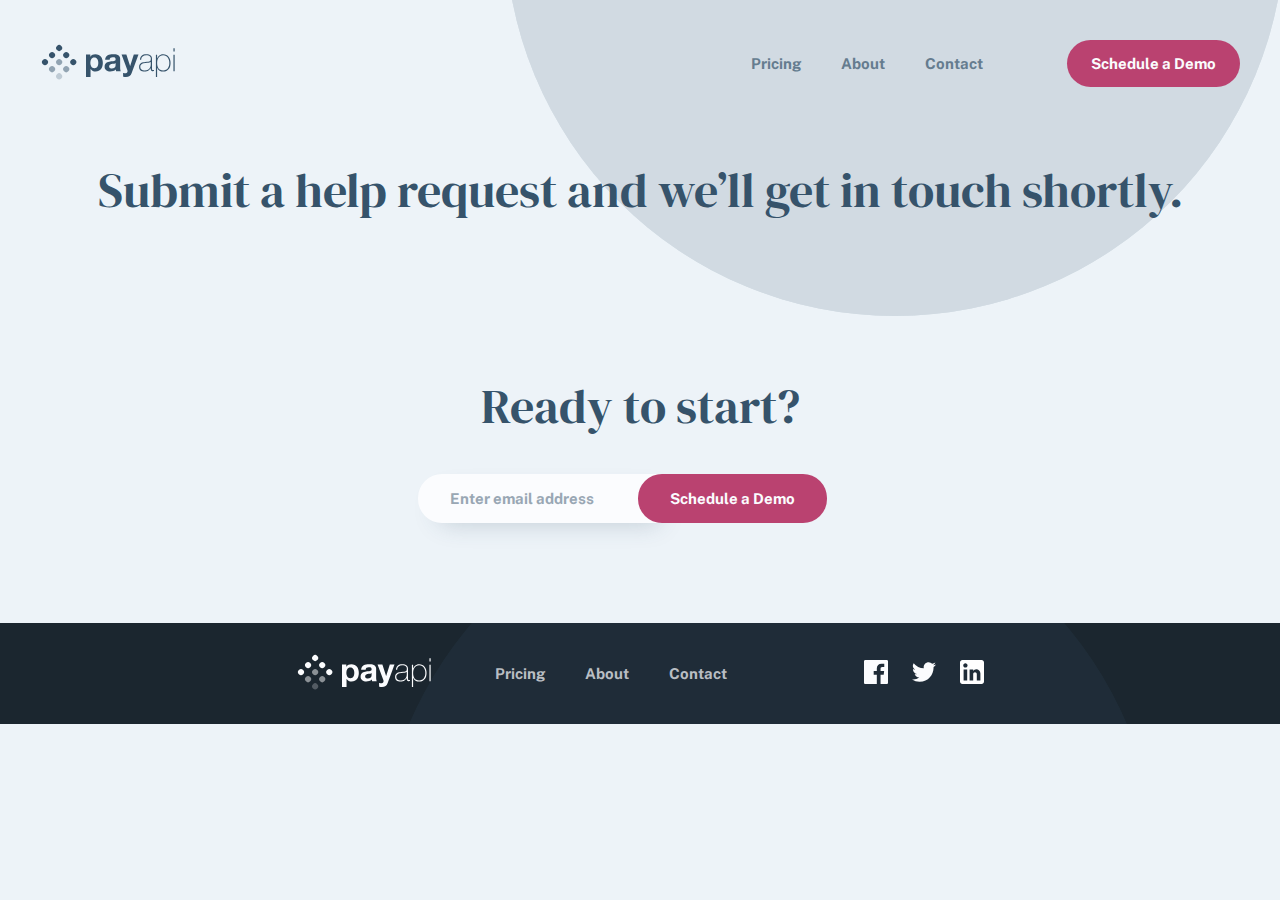
==== contact.html @ 73dbec22 "Add boilerplate code for contact page" ====
<!DOCTYPE html>
<html lang="en">
<head>
    <meta charset="UTF-8">
    <meta name="viewport" content="width=device-width, initial-scale=1.0">
    <title>payapi | Contact</title>
    <link rel="shortcut icon" href="assets/favicon.svg" type="image/x-icon">
    <link rel="stylesheet" href="css/contact.css">
</head>
<body>
    <div class="site-wrapper">
        <header class="header">
            <nav class="header__nav" aria-label="Header navigation">
                <a class="header__logo" href="home.html">
                    <img class="header__logo-img" src="assets/shared/desktop/logo.svg" alt="payapi logo">
                </a>
                <div class="mobile-menu">
                    <div class="mobile-menu__open-icon">
                        <img class="mobile-menu__open-icon-img" src="assets/shared/mobile/menu.svg" alt="Menu icon: three horizontal lines representing a menu">
                    </div>
                    <div class="mobile-menu__content mobile-menu__content--hidden">
                        <div class="mobile-menu__layer"></div>
                        <div class="mobile-menu__close-icon">
                            <svg class="mobile-menu__close-icon-svg" width="22" height="23" xmlns="http://www.w3.org/2000/svg"><path d="M19.839.54L21.96 2.66 13.12 11.5l8.84 8.839-2.121 2.121-8.84-8.84-8.838 8.84L.04 20.34l8.838-8.84L.04 2.662 2.16.54 11 9.378 19.839.54z" fill="#b9bec3" fill-rule="evenodd"/></svg>
                        </div>
                        <div class="mobile-menu__links">
                            <a class="mobile-menu__link" href="pricing.html">Pricing</a>
                            <a class="mobile-menu__link" href="about.html">About</a>
                            <a class="mobile-menu__link" href="contact.html">Contact</a>
                        </div>
                        <a class="mobile-menu__call-to-action" href="#">Schedule a Demo</a>
                    </div>
                </div>
                <div class="desktop-menu">
                    <div class="desktop-menu__links">
                        <a class="desktop-menu__link" href="pricing.html">Pricing</a>
                        <a class="desktop-menu__link" href="about.html">About</a>
                        <a class="desktop-menu__link" href="contact.html">Contact</a>
                    </div>
                    <a class="desktop-menu__call-to-action" href="#">Schedule a Demo</a>
                </div>
            </nav>
            <div class="hero">
                <h1 class="hero__headline">Submit a help request and we’ll get in touch shortly.</h1>
            </div>
        </header>
        <main class="main">
            <div class="call-to-action">
                <div class="call-to-action__content">
                    <h1 class="call-to-action__headline">Ready to start?</h1>
                    <form class="demo-form">
                        <div class="demo-form__item">
                            <input id="form2_email" class="demo-form__input" type="text" name="form2_email" placeholder="Enter email address">
                            <label class="demo-form__label" for="form2_email">Email address</label>
                        </div>
                        <div class="demo-form__item">
                            <input id="form2_submit" class="demo-form__input" type="submit" value="Schedule a Demo">
                        </div>
                    </form>
                </div>
            </div>
        </main>
        <footer class="footer">
            <nav class="footer__nav" aria-label="Footer navigation">
                <a class="footer__logo" href="home.html">
                    <svg class="footer__logo-svg" width="135" height="38" xmlns="http://www.w3.org/2000/svg" alt="payapi logo"><g fill="#FBFCFE" fill-rule="evenodd"><path d="M50.544 33.934v-7.84h.064a5.36 5.36 0 002.128 1.84c.864.416 1.808.624 2.832.624 1.216 0 2.277-.235 3.184-.704a6.738 6.738 0 002.272-1.888 8.147 8.147 0 001.36-2.72 11.37 11.37 0 00.448-3.2c0-1.173-.15-2.299-.448-3.376-.299-1.077-.757-2.021-1.376-2.832a6.937 6.937 0 00-2.336-1.952c-.939-.49-2.059-.736-3.36-.736-1.024 0-1.963.203-2.816.608-.853.405-1.557 1.056-2.112 1.952h-.064v-2.112H46v22.336h4.544zm3.808-8.768c-.725 0-1.344-.15-1.856-.448a3.595 3.595 0 01-1.232-1.168 5.044 5.044 0 01-.672-1.68 9.192 9.192 0 01-.208-1.952c0-.683.064-1.344.192-1.984a4.98 4.98 0 01.656-1.696c.31-.49.715-.89 1.216-1.2.501-.31 1.125-.464 1.872-.464.725 0 1.339.155 1.84.464.501.31.912.715 1.232 1.216.32.501.55 1.072.688 1.712.139.64.208 1.29.208 1.952 0 .661-.064 1.312-.192 1.952-.128.64-.347 1.2-.656 1.68-.31.48-.715.87-1.216 1.168-.501.299-1.125.448-1.872.448zm15.882 3.392c1.024 0 2.027-.15 3.008-.448a5.921 5.921 0 002.56-1.568 6.52 6.52 0 00.32 1.6h4.608c-.213-.341-.363-.853-.448-1.536a17.288 17.288 0 01-.128-2.144v-8.608c0-1.003-.224-1.808-.672-2.416a4.603 4.603 0 00-1.728-1.424 7.733 7.733 0 00-2.336-.688 18.543 18.543 0 00-2.528-.176c-.917 0-1.83.09-2.736.272a7.809 7.809 0 00-2.448.912 5.448 5.448 0 00-1.792 1.696c-.47.704-.736 1.59-.8 2.656h4.544c.085-.896.384-1.536.896-1.92.512-.384 1.216-.576 2.112-.576.405 0 .784.027 1.136.08.352.053.661.16.928.32s.48.384.64.672c.16.288.24.677.24 1.168.021.47-.117.827-.416 1.072-.299.245-.704.432-1.216.56-.512.128-1.099.224-1.76.288-.661.064-1.333.15-2.016.256-.683.107-1.36.25-2.032.432a5.735 5.735 0 00-1.792.816c-.523.363-.95.848-1.28 1.456-.33.608-.496 1.381-.496 2.32 0 .853.144 1.59.432 2.208a4.17 4.17 0 001.2 1.536c.512.405 1.11.704 1.792.896a8.127 8.127 0 002.208.288zm1.696-3.008c-.363 0-.715-.032-1.056-.096a2.566 2.566 0 01-.896-.336 1.717 1.717 0 01-.608-.656c-.15-.277-.224-.619-.224-1.024 0-.427.075-.779.224-1.056.15-.277.347-.507.592-.688a2.98 2.98 0 01.864-.432c.33-.107.667-.192 1.008-.256.363-.064.725-.117 1.088-.16.363-.043.71-.096 1.04-.16.33-.064.64-.144.928-.24.288-.096.528-.23.72-.4v1.696c0 .256-.027.597-.08 1.024a3.428 3.428 0 01-.432 1.264c-.235.416-.597.773-1.088 1.072-.49.299-1.184.448-2.08.448zm13.962 8.384c1.557 0 2.773-.288 3.648-.864.874-.576 1.557-1.536 2.048-2.88L98.5 11.598h-4.704L90.18 22.926h-.064l-3.744-11.328H81.54l5.792 15.52c.128.32.192.661.192 1.024 0 .49-.144.939-.432 1.344-.288.405-.731.64-1.328.704-.448.021-.896.01-1.344-.032-.448-.043-.886-.085-1.312-.128v3.744c.469.043.933.08 1.392.112.458.032.922.048 1.392.048zm18.698-5.408c.789 0 1.514-.096 2.176-.288a6.581 6.581 0 001.776-.8c.522-.341.965-.73 1.328-1.168.362-.437.64-.901.832-1.392h.064v.864c0 .341.026.656.08.944.053.288.154.539.304.752.149.213.368.384.656.512.288.128.677.192 1.168.192.34 0 .672-.043.992-.128V26.99a5.835 5.835 0 01-.896.096c-.278 0-.491-.059-.64-.176a.961.961 0 01-.32-.464 2.357 2.357 0 01-.112-.64c-.011-.235-.016-.47-.016-.704v-9.568c0-1.259-.454-2.277-1.36-3.056-.907-.779-2.352-1.168-4.336-1.168-1.984 0-3.515.453-4.592 1.36-1.078.907-1.66 2.267-1.744 4.08h1.216c.085-1.472.58-2.57 1.488-3.296.906-.725 2.096-1.088 3.568-1.088.832 0 1.536.085 2.112.256.576.17 1.045.405 1.408.704.362.299.629.64.8 1.024.17.384.256.8.256 1.248 0 .576-.032 1.056-.096 1.44a1.64 1.64 0 01-.48.944c-.256.245-.635.437-1.136.576-.502.139-1.19.24-2.064.304l-1.888.16c-.662.064-1.35.17-2.064.32-.715.15-1.366.4-1.952.752a4.367 4.367 0 00-1.456 1.44c-.384.608-.576 1.392-.576 2.352 0 1.579.48 2.747 1.44 3.504.96.757 2.314 1.136 4.064 1.136zm.032-1.056c-1.344 0-2.4-.293-3.168-.88-.768-.587-1.152-1.488-1.152-2.704 0-.768.149-1.392.448-1.872.298-.48.688-.859 1.168-1.136a5.213 5.213 0 011.616-.592 20.778 20.778 0 011.792-.272l2.048-.192a16.93 16.93 0 002.032-.288c.608-.128 1.06-.373 1.36-.736v3.072c0 .213-.06.624-.176 1.232-.118.608-.39 1.237-.816 1.888-.427.65-1.046 1.227-1.856 1.728-.811.501-1.91.752-3.296.752zm12.49 6.56v-9.312h.063c.491 1.344 1.27 2.315 2.336 2.912 1.067.597 2.283.896 3.648.896 1.26 0 2.352-.213 3.28-.64a6.254 6.254 0 002.304-1.776c.608-.757 1.062-1.659 1.36-2.704.3-1.045.448-2.197.448-3.456 0-1.152-.149-2.25-.448-3.296-.298-1.045-.752-1.963-1.36-2.752a6.651 6.651 0 00-2.304-1.888c-.928-.47-2.02-.704-3.28-.704-.896 0-1.69.139-2.384.416a6.39 6.39 0 00-1.776 1.04c-.49.416-.885.87-1.184 1.36-.298.49-.512.939-.64 1.344h-.064v-3.776h-1.216V34.03h1.216zm6.047-6.56c-1.152 0-2.117-.208-2.896-.624a5.008 5.008 0 01-1.856-1.664c-.458-.693-.784-1.493-.976-2.4a13.637 13.637 0 01-.288-2.832c0-.981.107-1.925.32-2.832a7.152 7.152 0 011.04-2.416 5.407 5.407 0 011.872-1.696c.768-.427 1.696-.64 2.784-.64 1.11 0 2.054.219 2.832.656a5.599 5.599 0 011.904 1.728c.491.715.854 1.525 1.088 2.432.235.907.352 1.83.352 2.768 0 1.024-.122 1.99-.368 2.896-.245.907-.618 1.701-1.12 2.384a5.487 5.487 0 01-1.92 1.632c-.778.405-1.7.608-2.768.608zm11.498-18.88V5.294h-1.216V8.59h1.216zm0 19.552V11.694h-1.216v16.448h1.216z" fill-rule="nonzero"/><g><circle transform="rotate(45 19.142 5)" cx="19.142" cy="5" r="3"/><circle transform="rotate(45 26.213 12.071)" cx="26.213" cy="12.071" r="3"/><circle transform="rotate(45 33.284 19.142)" cx="33.284" cy="19.142" r="3"/><circle transform="rotate(45 12.071 12.071)" cx="12.071" cy="12.071" r="3"/><circle opacity=".5" transform="rotate(45 19.142 19.142)" cx="19.142" cy="19.142" r="3"/><circle opacity=".5" transform="rotate(45 26.213 26.213)" cx="26.213" cy="26.213" r="3"/><circle transform="rotate(45 5 19.142)" cx="5" cy="19.142" r="3"/><circle opacity=".5" transform="rotate(45 12.071 26.213)" cx="12.071" cy="26.213" r="3"/><circle opacity=".25" transform="rotate(45 19.142 33.284)" cx="19.142" cy="33.284" r="3"/></g></g></svg>
                </a>
                <div class="footer__links">
                    <a class="footer__link" href="pricing.html">Pricing</a>
                    <a class="footer__link" href="about.html">About</a>
                    <a class="footer__link" href="contact.html">Contact</a>
                </div>
                <div class="footer__social-links">
                    <a class="footer__social-link" href="#">
                        <svg class="footer__social-link-icon" width="24" height="24" xmlns="http://www.w3.org/2000/svg" alt="facebook logo"><path d="M22.675 0H1.325C.593 0 0 .593 0 1.325v21.351C0 23.407.593 24 1.325 24H12.82v-9.294H9.692v-3.622h3.128V8.413c0-3.1 1.893-4.788 4.659-4.788 1.325 0 2.463.099 2.795.143v3.24l-1.918.001c-1.504 0-1.795.715-1.795 1.763v2.313h3.587l-.467 3.622h-3.12V24h6.116c.73 0 1.323-.593 1.323-1.325V1.325C24 .593 23.407 0 22.675 0z" fill="#FBFCFE" fill-rule="nonzero"/></svg>
                    </a>
                    <a class="footer__social-link" href="#">
                        <svg class="footer__social-link-icon" width="24" height="20" xmlns="http://www.w3.org/2000/svg" alt="twitter logo"><path d="M24 2.557a9.83 9.83 0 01-2.828.775A4.932 4.932 0 0023.337.608a9.864 9.864 0 01-3.127 1.195A4.916 4.916 0 0016.616.248c-3.179 0-5.515 2.966-4.797 6.045A13.978 13.978 0 011.671 1.149a4.93 4.93 0 001.523 6.574 4.903 4.903 0 01-2.229-.616c-.054 2.281 1.581 4.415 3.949 4.89a4.935 4.935 0 01-2.224.084 4.928 4.928 0 004.6 3.419A9.9 9.9 0 010 17.54a13.94 13.94 0 007.548 2.212c9.142 0 14.307-7.721 13.995-14.646A10.025 10.025 0 0024 2.557z" fill="#FBFCFE" fill-rule="nonzero"/></svg>
                    </a>
                    <a class="footer__social-link" href="#">
                        <svg class="footer__social-link-icon" width="24" height="24" xmlns="http://www.w3.org/2000/svg" alt="linkedin logo"><path d="M21.6 0H2.4C1.08 0 0 1.08 0 2.4v19.2C0 22.92 1.08 24 2.4 24h19.2c1.32 0 2.4-1.08 2.4-2.4V2.4C24 1.08 22.92 0 21.6 0zM7.2 20.4H3.6V9.6h3.6v10.8zM5.4 7.56c-1.2 0-2.16-.96-2.16-2.16 0-1.2.96-2.16 2.16-2.16 1.2 0 2.16.96 2.16 2.16 0 1.2-.96 2.16-2.16 2.16zm15 12.84h-3.6v-6.36c0-.96-.84-1.8-1.8-1.8-.96 0-1.8.84-1.8 1.8v6.36H9.6V9.6h3.6v1.44c.6-.96 1.92-1.68 3-1.68 2.28 0 4.2 1.92 4.2 4.2v6.84z" fill="#FFF" fill-rule="nonzero"/></svg>
                    </a>
                </div>
            </nav>
        </footer>
    </div>
    <script src="js/pricing.js"></script>
</body>
</html>
---- css/contact.css ----
@import url("https://fonts.googleapis.com/css2?family=Public+Sans:ital,wght@0,100..900;1,100..900&display=swap");
@import url("https://fonts.googleapis.com/css2?family=DM+Serif+Display:ital@0;1&family=Public+Sans:ital,wght@0,100..900;1,100..900&display=swap");
* {
  box-sizing: border-box;
}

html, body, div, span, applet, object, iframe,
h1, h2, h3, h4, h5, h6, p, blockquote, pre,
a, abbr, acronym, address, big, cite, code,
del, dfn, em, img, ins, kbd, q, s, samp,
small, strike, strong, sub, sup, tt, var,
b, u, i, center,
dl, dt, dd, ol, ul, li,
fieldset, form, label, legend,
table, caption, tbody, tfoot, thead, tr, th, td,
article, aside, canvas, details, embed,
figure, figcaption, footer, header, hgroup,
menu, nav, output, ruby, section, summary,
time, mark, audio, video {
  margin: 0;
  padding: 0;
  border: 0;
  font: inherit;
  font-size: 100%;
  vertical-align: baseline;
}

article, aside, details, figcaption, figure,
footer, header, hgroup, menu, nav, section {
  display: block;
}

body {
  line-height: 1;
}

ol, ul {
  list-style: none;
}

blockquote, q {
  quotes: none;
}

blockquote:before, blockquote:after,
q:before, q:after {
  content: "";
  content: none;
}

table {
  border-collapse: collapse;
  border-spacing: 0;
}

input, input:focus, button {
  border: none;
  outline: none;
}

a {
  text-decoration: none;
}

html {
  font-family: "Public Sans", sans-serif;
}

body {
  min-height: 100vh;
  background-color: #EDF3F8;
}

.site-wrapper {
  position: relative;
  overflow-x: hidden;
}

.header {
  background-image: url(../assets/shared/desktop/bg-pattern-circle.svg);
  background-repeat: no-repeat;
  background-position: 74px -644px;
  padding: 40px 24px 0 24px;
  margin-bottom: 48px;
}
.header__nav {
  display: flex;
  justify-content: space-between;
  align-items: center;
  margin-bottom: 48px;
}

.mobile-menu__open-icon {
  cursor: pointer;
}
.mobile-menu__content, .mobile-menu__layer {
  width: 300px;
  height: 100vh;
  position: absolute;
  top: 0;
  right: 0;
}
.mobile-menu__content {
  background-color: #1B262F;
  padding: 48px 24px;
  transition: right 0.5s ease;
  z-index: 1;
}
.mobile-menu__content--hidden {
  right: -300px;
}
.mobile-menu__layer {
  background-image: url(../assets/shared/desktop/bg-pattern-circle.svg);
  background-repeat: no-repeat;
  background-position: -277px -550px;
  z-index: -1;
}
.mobile-menu__close-icon {
  text-align: right;
  margin-bottom: 42px;
  padding-bottom: 24px;
  border-bottom: 1px solid #404b56;
}
.mobile-menu__close-icon-svg {
  cursor: pointer;
}
.mobile-menu__close-icon-svg:hover path {
  fill: #FBFCFE;
}
.mobile-menu__links {
  display: flex;
  flex-direction: column;
  margin-bottom: 32px;
  text-align: center;
}
.mobile-menu__link {
  font-size: 20px;
  font-weight: bold;
  color: #b9bec3;
  margin-bottom: 32px;
}
.mobile-menu__link:hover {
  color: #FBFCFE;
}
.mobile-menu__link:last-of-type {
  margin-bottom: 0;
}
.mobile-menu__call-to-action {
  display: block;
  text-align: center;
  padding: 16px 32px;
  border-radius: 24px;
  font-family: "Public Sans", sans-serif;
  font-size: 15px;
  font-weight: bold;
  color: #FBFCFE;
  background-color: #BA4270;
  cursor: pointer;
}
.mobile-menu__call-to-action:hover {
  color: #FBFCFE;
  background-color: #DA6D97;
}

.desktop-menu {
  display: none;
}

.hero__headline {
  font-family: "DM Serif Display", serif;
  font-size: 32px;
  line-height: 36px;
  color: #36536B;
  text-align: center;
}
@media (min-width: 768px) {
  .hero__headline {
    font-size: 48px;
    line-height: 56px;
  }
}

.main {
  margin-bottom: 80px;
}

.call-to-action {
  text-align: center;
  padding: 0 24px;
  max-width: 375px;
  margin: 0 auto;
}
.call-to-action__headline {
  font-family: "DM Serif Display", serif;
  font-size: 32px;
  line-height: 36px;
  color: #36536B;
  margin-bottom: 32px;
}
@media (min-width: 768px) {
  .call-to-action__headline {
    font-size: 48px;
    line-height: 56px;
  }
}
.call-to-action .demo-form {
  margin-bottom: 0;
}

.footer {
  background-image: url(../assets/shared/desktop/bg-pattern-circle.svg);
  background-repeat: no-repeat;
  background-position: center 177px;
  background-color: #1B262F;
  padding-bottom: 55px;
  padding-top: 40px;
}
.footer__logo {
  display: block;
  max-width: 135px;
  margin-left: auto;
  margin-right: auto;
  margin-bottom: 40px;
}
.footer__links {
  display: flex;
  flex-direction: column;
  align-items: center;
  margin-bottom: 40px;
}
.footer__link {
  margin-bottom: 30px;
  font-size: 15px;
  font-weight: bold;
  color: #b9bec3;
}
.footer__link:hover {
  color: #FBFCFE;
}
.footer__link:last-of-type {
  margin-bottom: 0;
}
.footer__social-links {
  display: flex;
  justify-content: center;
}
.footer__social-link {
  margin-right: 24px;
}
.footer__social-link:last-of-type {
  margin-right: 0;
}
.footer__social-link-icon:hover path {
  fill: #DA6D97;
}

.demo-form {
  display: flex;
  flex-direction: column;
  margin-bottom: 24px;
}
.demo-form__label {
  position: absolute;
  left: -100vw;
}
.demo-form__input {
  padding: 16px 32px;
  border-radius: 24px;
  font-family: "Public Sans", sans-serif;
  font-size: 15px;
  font-weight: bold;
  color: #36536B;
  background-color: #FBFCFE;
  cursor: pointer;
  width: 100%;
  box-shadow: 10px 10px 25px -10px rgba(54, 83, 107, 0.25);
}
.demo-form__input:hover {
  color: #36536B;
  background-color: #FBFCFE;
}
.demo-form__input::placeholder {
  font-family: "Public Sans", sans-serif;
  color: #99a7b4;
  opacity: 1;
}
.demo-form__input[type=submit] {
  box-shadow: none;
  padding: 16px 32px;
  border-radius: 24px;
  font-family: "Public Sans", sans-serif;
  font-size: 15px;
  font-weight: bold;
  color: #FBFCFE;
  background-color: #BA4270;
  cursor: pointer;
}
.demo-form__input[type=submit]:hover {
  color: #FBFCFE;
  background-color: #DA6D97;
}
.demo-form__item {
  margin-bottom: 16px;
}
.demo-form__item:last-of-type {
  margin-bottom: 0;
}

@media (min-width: 768px) {
  .header {
    margin-bottom: 0;
    padding-bottom: 100px;
    padding-left: 40px;
    padding-right: 40px;
    background-position: 505px -464px;
  }
  .header__nav {
    margin-bottom: 75px;
  }
  .mobile-menu {
    display: none;
  }
  .desktop-menu {
    display: flex;
    align-items: center;
    margin-left: 64px;
  }
  .desktop-menu__links {
    display: flex;
    margin-right: 84px;
  }
  .desktop-menu__link {
    font-size: 15px;
    font-weight: bold;
    color: #657c8f;
    margin-right: 40px;
  }
  .desktop-menu__link:hover {
    color: #36536B;
  }
  .desktop-menu__link:last-of-type {
    margin-right: 0;
  }
  .desktop-menu__call-to-action {
    padding: 16px 24px;
    border-radius: 24px;
    font-family: "Public Sans", sans-serif;
    font-size: 15px;
    font-weight: bold;
    color: #FBFCFE;
    background-color: #BA4270;
    cursor: pointer;
  }
  .desktop-menu__call-to-action:hover {
    color: #FBFCFE;
    background-color: #DA6D97;
  }
  .main {
    margin-bottom: 100px;
  }
  .call-to-action {
    margin-top: 60px;
    max-width: 445px;
    padding: 0;
  }
  .call-to-action__content {
    margin-top: 0;
    margin-left: auto;
    margin-right: auto;
    width: 445px;
  }
  .call-to-action__headline {
    margin-bottom: 40px;
  }
  .footer {
    padding: 30px 40px;
    background-position: 378px -136px;
  }
  .footer__nav {
    display: flex;
    max-width: 688px;
    margin: auto;
  }
  .footer__logo {
    margin: 0 64px 0 0;
  }
  .footer__links {
    flex-direction: row;
    margin: 0 137px 0 0;
  }
  .footer__link {
    margin: 0 40px 0 0;
  }
  .footer__link:last-of-type {
    margin: 0;
  }
  .footer__social-links {
    align-items: center;
  }
  .demo-form {
    flex-direction: row;
  }
  .demo-form__item {
    margin: 0;
  }
  .demo-form__item:first-of-type .demo-form__input {
    border-top-right-radius: 0;
    border-bottom-right-radius: 0;
  }
  .demo-form__item:last-of-type {
    margin-left: -20px;
  }
}
@media (min-width: 1440px) {
  .header {
    margin-bottom: 42px;
    padding: 40px 0 30px 0;
    background-size: 780px;
    background-position: 800px -527px;
  }
  .header > * {
    width: 1110px;
    margin: 0 auto;
  }
  .header__nav {
    margin-bottom: 82px;
  }
  .hero__headline {
    text-align: start;
  }
  .desktop-menu {
    flex-grow: 1;
    justify-content: space-between;
  }
  .call-to-action {
    max-width: none;
  }
  .call-to-action__content {
    display: flex;
    width: 1110px;
    justify-content: space-between;
    align-items: center;
  }
  .call-to-action__headline {
    margin-bottom: 0;
  }
  .call-to-action .demo-form {
    margin-bottom: 0;
  }
  .footer {
    background-position: 1050px -136px;
  }
  .footer__nav {
    max-width: 1110px;
  }
  .footer__links {
    margin-right: 559px;
  }
}

/*# sourceMappingURL=contact.css.map */
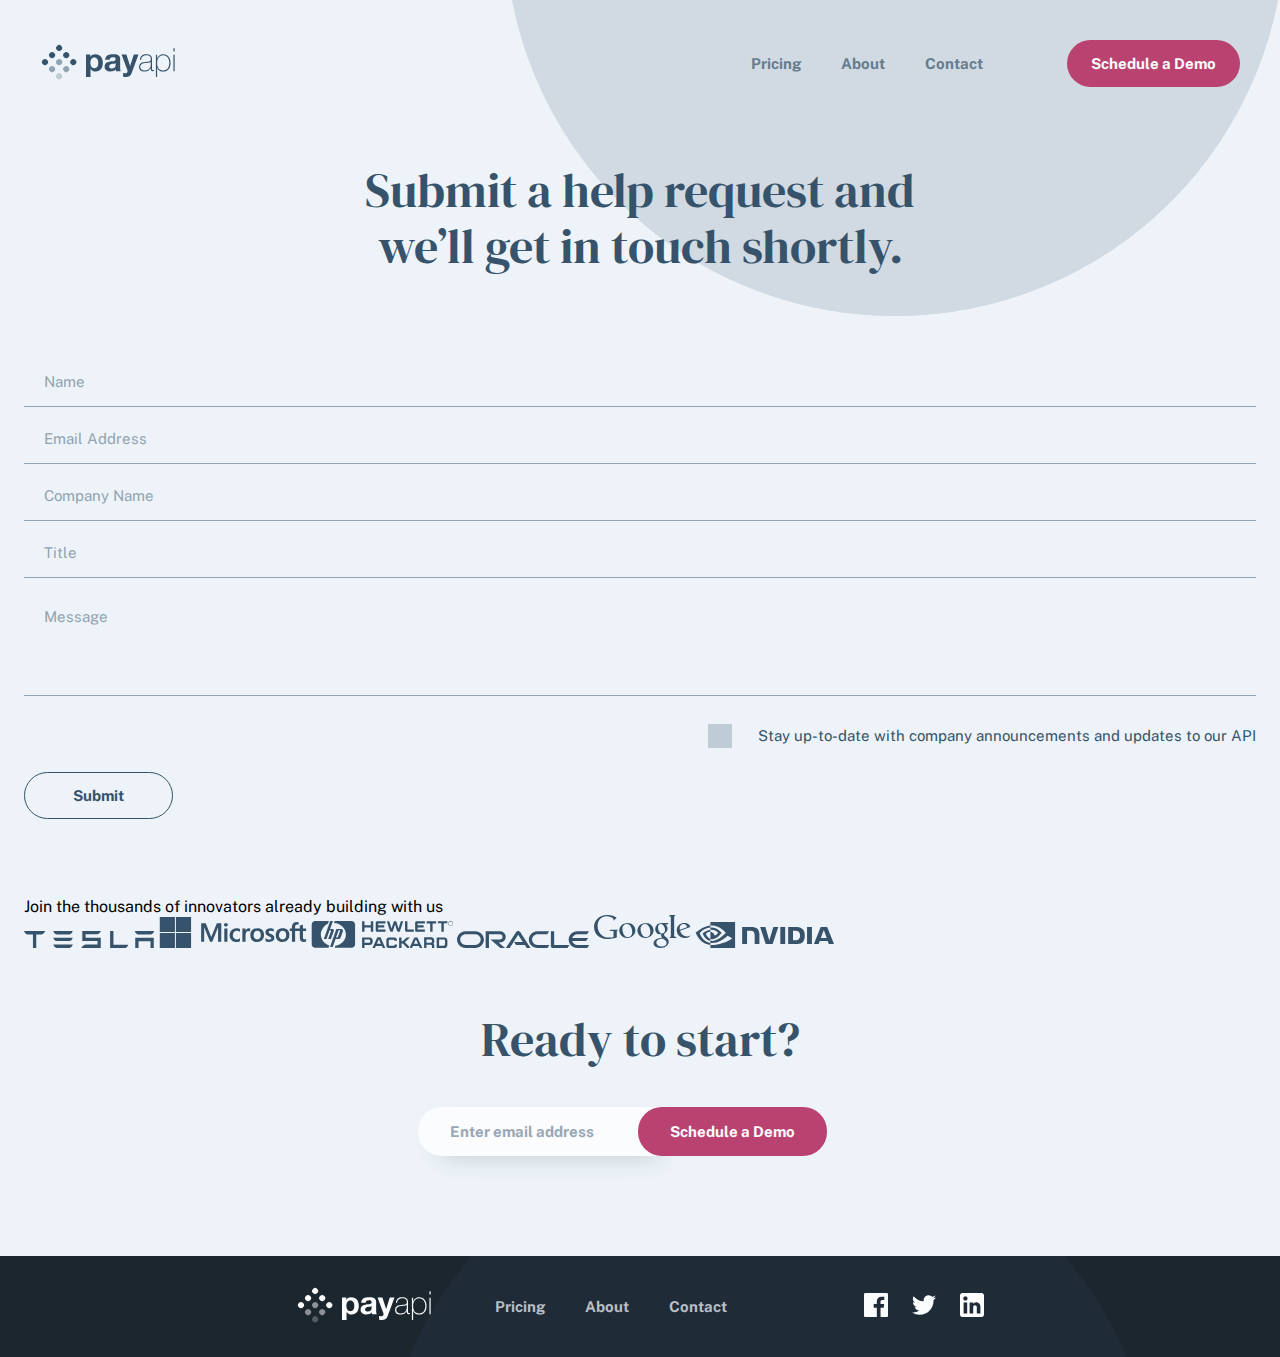
==== commit 6a10940b: "Style contact form for mobile" ====
--- a/contact.html
+++ b/contact.html
@@ -45,6 +45,51 @@
             </div>
         </header>
         <main class="main">
+            <div class="main__content">
+                <form class="contact-form">
+                    <div class="contact-form__item">
+                        <input class="contact-form__textfield" placeholder="Name" type="text" name="contact-form__name" id="contact-form__name">
+                        <label class="contact-form__label" for="contact-form__name">Name</label>
+                    </div>
+                    <div class="contact-form__item">
+                        <input class="contact-form__textfield" placeholder="Email Address" type="email" name="contact-form__email" id="contact-form__email">
+                        <label class="contact-form__label" for="contact-form__email">Email Address</label>
+                    </div>
+                    <div class="contact-form__item">
+                        <input class="contact-form__textfield" placeholder="Company Name" type="text" name="contact-form__company" id="contact-form__company">
+                        <label class="contact-form__label" for="contact-form__company">Company Name</label>
+                    </div>
+                    <div class="contact-form__item">
+                        <input class="contact-form__textfield" placeholder="Title" type="text" name="contact-form__title" id="contact-form__title">
+                        <label class="contact-form__label" for="contact-form__title">Title</label>
+                    </div>
+                    <div class="contact-form__item">
+                        <textarea class="contact-form__textfield contact-form__textfield--textarea" placeholder="Message" name="contact-form__message" id="contact-form__message" cols="30" rows="5"></textarea>
+                        <label class="contact-form__label" for="contact-form__message">Message</label>
+                    </div>
+                    <div class="contact-form__item">
+                        <label class="custom-checkbox" for="contact-form__newsletter">
+                            Stay up-to-date with company announcements and updates to our API
+                            <input class="custom-checkbox__input" type="checkbox" name="contact-form__newsletter" id="contact-form__newsletter">
+                            <div class="custom-checkbox__box"></div>
+                        </label>
+                    </div>
+                    <div class="contact-form__item">
+                        <input class="contact-form__submit" type="submit" value="Submit">
+                    </div>
+                </form>
+                <div class="clients">
+                    <h2 class="clients__headline">Join the thousands of innovators already building with us</h2>
+                    <div class="clients__logos">
+                        <img src="assets/shared/desktop/tesla.svg" alt="tesla logo">
+                        <img src="assets/shared/desktop/microsoft.svg" alt="microsoft logo">
+                        <img src="assets/shared/desktop/hewlett-packard.svg" alt="hewlett-packard logo">
+                        <img src="assets/shared/desktop/oracle.svg" alt="oracle logo">
+                        <img src="assets/shared/desktop/google.svg" alt="google logo">
+                        <img src="assets/shared/desktop/nvidia.svg" alt="nvidia logo">
+                    </div>
+                </div>
+            </div>
             <div class="call-to-action">
                 <div class="call-to-action__content">
                     <h1 class="call-to-action__headline">Ready to start?</h1>
--- a/css/contact.css
+++ b/css/contact.css
@@ -166,6 +166,10 @@
   display: none;
 }
 
+.hero {
+  width: 327px;
+  margin: auto;
+}
 .hero__headline {
   font-family: "DM Serif Display", serif;
   font-size: 32px;
@@ -182,6 +186,64 @@
 
 .main {
   margin-bottom: 80px;
+}
+.main__content {
+  padding: 0 24px;
+}
+
+.contact-form {
+  margin-bottom: 80px;
+}
+.contact-form__item {
+  margin-bottom: 24px;
+}
+.contact-form__item:last-of-type {
+  margin-bottom: 0;
+}
+.contact-form__label {
+  position: absolute;
+  left: -100vw;
+}
+.contact-form__textfield {
+  width: 100%;
+  padding-bottom: 16px;
+  padding-left: 20px;
+  border-bottom: 1px solid #92a3b1;
+  background-color: #edf3f8;
+  color: #36536B;
+}
+.contact-form__textfield::placeholder {
+  font-family: "Public Sans", sans-serif;
+  font-size: 15px;
+  line-height: 25px;
+  color: #92a3b1;
+}
+.contact-form__textfield:focus {
+  border-bottom: 1px solid #36536B;
+}
+.contact-form__textfield--textarea {
+  border-top: none;
+  border-right: none;
+  border-left: none;
+  resize: none;
+}
+.contact-form__textfield--textarea:focus {
+  outline: none;
+}
+.contact-form__submit {
+  padding: 14px 48px;
+  border-radius: 24px;
+  font-family: "Public Sans", sans-serif;
+  font-size: 15px;
+  font-weight: bold;
+  color: #36536B;
+  background-color: #edf3f8;
+  cursor: pointer;
+  border: 1px solid #36536B;
+}
+.contact-form__submit:hover {
+  color: #FBFCFE;
+  background-color: #36536B;
 }
 
 .call-to-action {
@@ -304,6 +366,53 @@
 }
 .demo-form__item:last-of-type {
   margin-bottom: 0;
+}
+
+.custom-checkbox {
+  display: flex;
+  flex-direction: row-reverse;
+  align-items: center;
+  font-family: "Public Sans", sans-serif;
+  font-size: 15px;
+  line-height: 25px;
+  color: #36536B;
+  cursor: pointer;
+}
+.custom-checkbox__input {
+  position: absolute;
+  opacity: 0;
+  cursor: pointer;
+  height: 0;
+  width: 0;
+}
+.custom-checkbox__input:checked ~ .custom-checkbox__box {
+  background-color: #BA4270;
+}
+.custom-checkbox__input:checked ~ .custom-checkbox__box::after {
+  display: block;
+}
+.custom-checkbox__box {
+  position: relative;
+  height: 24px;
+  width: 24px;
+  flex-shrink: 0;
+  flex-grow: 0;
+  background-color: #bfcbd5;
+  margin-right: 26px;
+}
+.custom-checkbox__box::after {
+  content: "";
+  display: none;
+  position: absolute;
+  left: 9px;
+  top: 5px;
+  width: 5px;
+  height: 10px;
+  border: solid white;
+  border-width: 0 3px 3px 0;
+  -webkit-transform: rotate(45deg);
+  -ms-transform: rotate(45deg);
+  transform: rotate(45deg);
 }
 
 @media (min-width: 768px) {
@@ -355,6 +464,9 @@
     color: #FBFCFE;
     background-color: #DA6D97;
   }
+  .hero {
+    width: 552px;
+  }
   .main {
     margin-bottom: 100px;
   }
@@ -425,8 +537,8 @@
   .header__nav {
     margin-bottom: 82px;
   }
-  .hero__headline {
-    text-align: start;
+  .hero {
+    width: 730px;
   }
   .desktop-menu {
     flex-grow: 1;
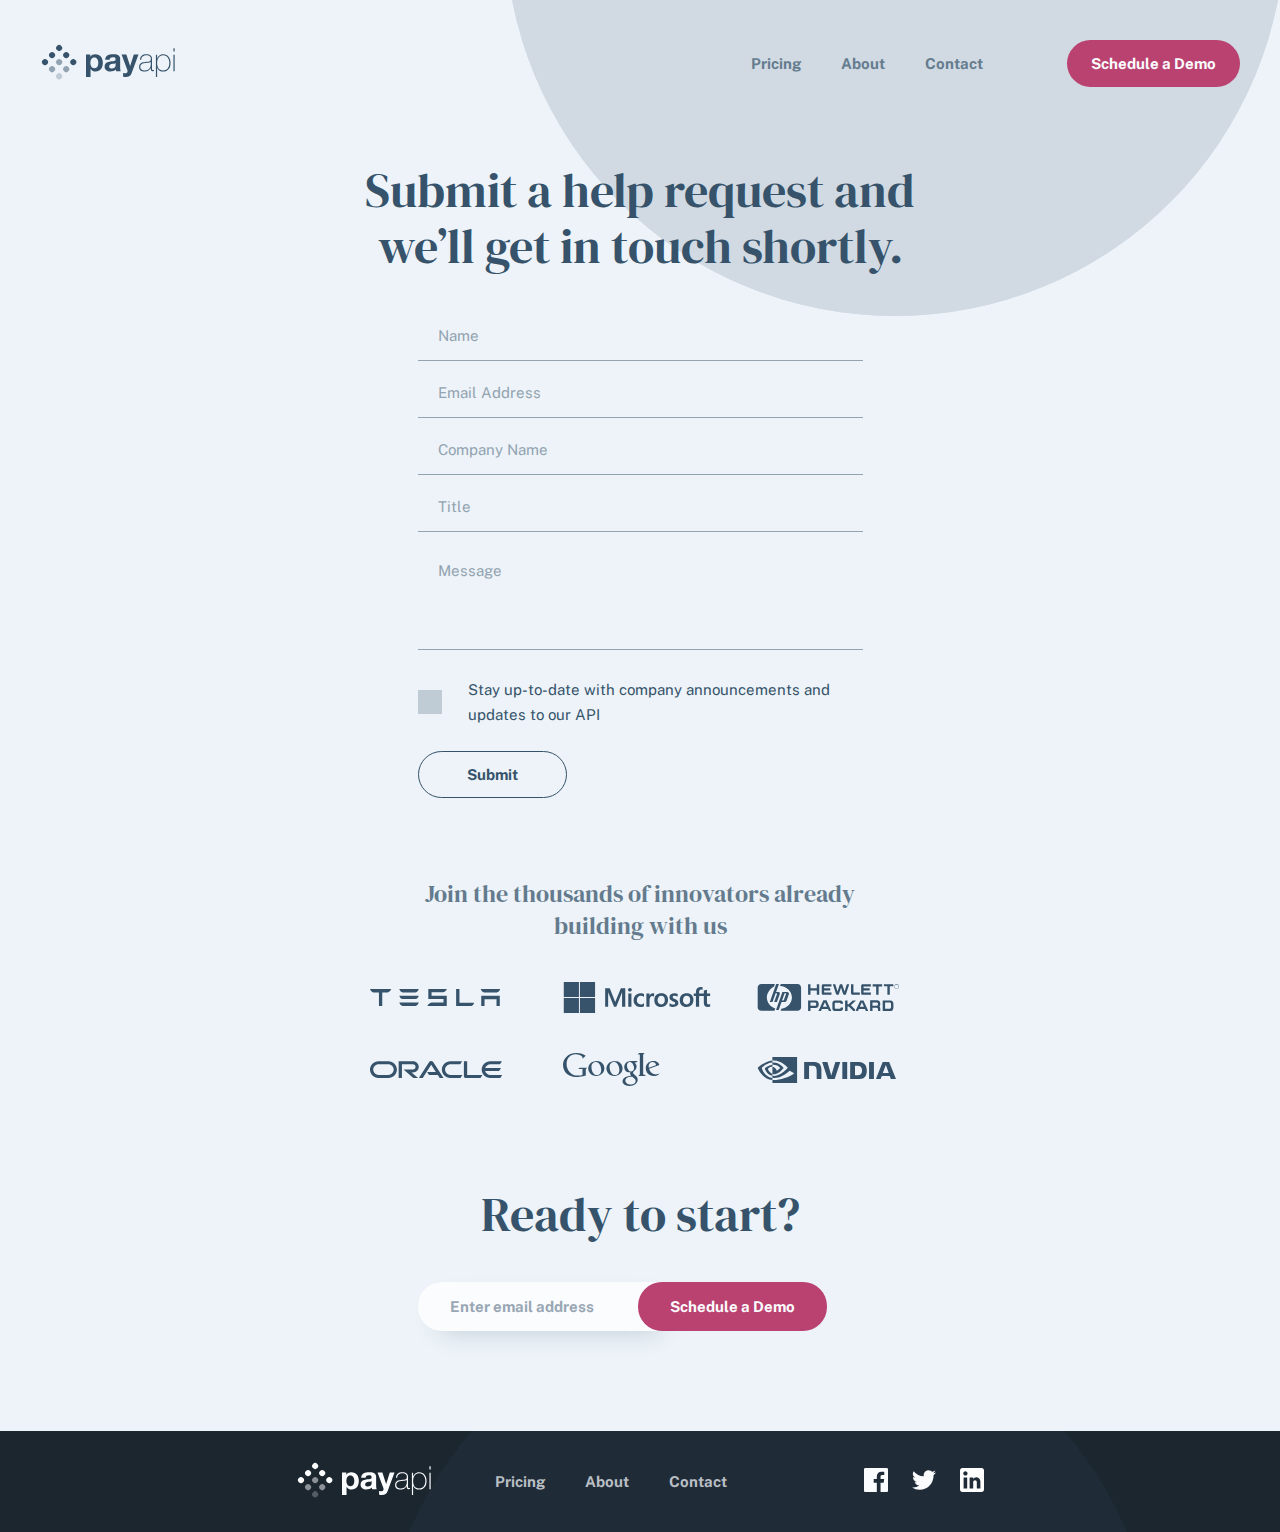
==== commit d0ed5d52: "Handle contact form textfield empty error" ====
--- a/contact.html
+++ b/contact.html
@@ -75,7 +75,7 @@
                         </label>
                     </div>
                     <div class="contact-form__item">
-                        <input class="contact-form__submit" type="submit" value="Submit">
+                        <button class="contact-form__submit">Submit</button>
                     </div>
                 </form>
                 <div class="clients">
@@ -129,6 +129,6 @@
             </nav>
         </footer>
     </div>
-    <script src="js/pricing.js"></script>
+    <script src="js/contact.js"></script>
 </body>
 </html>
--- a/css/contact.css
+++ b/css/contact.css
@@ -189,9 +189,13 @@
 }
 .main__content {
   padding: 0 24px;
+  margin-bottom: 80px;
 }
 
 .contact-form {
+  max-width: 327px;
+  margin-left: auto;
+  margin-right: auto;
   margin-bottom: 80px;
 }
 .contact-form__item {
@@ -221,6 +225,12 @@
 .contact-form__textfield:focus {
   border-bottom: 1px solid #36536B;
 }
+.contact-form__textfield-error {
+  font-size: 11px;
+  margin-top: 8px;
+  padding-left: 20px;
+  color: #f67a7c;
+}
 .contact-form__textfield--textarea {
   border-top: none;
   border-right: none;
@@ -230,6 +240,13 @@
 .contact-form__textfield--textarea:focus {
   outline: none;
 }
+.contact-form__textfield--error {
+  border-bottom: 1px solid #f67a7c;
+}
+.contact-form__textfield--error::placeholder {
+  color: #f67a7c;
+  opacity: 1;
+}
 .contact-form__submit {
   padding: 14px 48px;
   border-radius: 24px;
@@ -244,6 +261,25 @@
 .contact-form__submit:hover {
   color: #FBFCFE;
   background-color: #36536B;
+}
+
+.clients {
+  max-width: 327px;
+  margin: auto;
+}
+.clients__headline {
+  font-family: "DM Serif Display", serif;
+  font-size: 24px;
+  line-height: 32px;
+  color: #647b8e;
+  margin-bottom: 32px;
+  text-align: center;
+}
+.clients__logos {
+  display: grid;
+  grid-template-columns: repeat(2, 1fr);
+  gap: 40px;
+  align-items: center;
 }
 
 .call-to-action {
@@ -417,8 +453,8 @@
 
 @media (min-width: 768px) {
   .header {
+    padding-bottom: 54px;
     margin-bottom: 0;
-    padding-bottom: 100px;
     padding-left: 40px;
     padding-right: 40px;
     background-position: 505px -464px;
@@ -470,6 +506,24 @@
   .main {
     margin-bottom: 100px;
   }
+  .main__content {
+    margin-bottom: 100px;
+  }
+  .contact-form {
+    max-width: 445px;
+  }
+  .clients {
+    max-width: 541px;
+  }
+  .clients__headline {
+    max-width: 445px;
+    margin-left: auto;
+    margin-right: auto;
+    margin-bottom: 40px;
+  }
+  .clients__logos {
+    grid-template-columns: repeat(3, 1fr);
+  }
   .call-to-action {
     margin-top: 60px;
     max-width: 445px;
@@ -540,12 +594,30 @@
   .hero {
     width: 730px;
   }
+  .hero__headline {
+    font-size: 56px;
+  }
   .desktop-menu {
     flex-grow: 1;
     justify-content: space-between;
   }
+  .main__content {
+    padding: 0;
+    max-width: 1110px;
+    display: flex;
+    margin: auto;
+    justify-content: space-between;
+    align-items: center;
+  }
+  .contact-form {
+    margin: 0;
+  }
+  .clients {
+    margin: 0;
+  }
   .call-to-action {
     max-width: none;
+    margin-top: 93px;
   }
   .call-to-action__content {
     display: flex;
